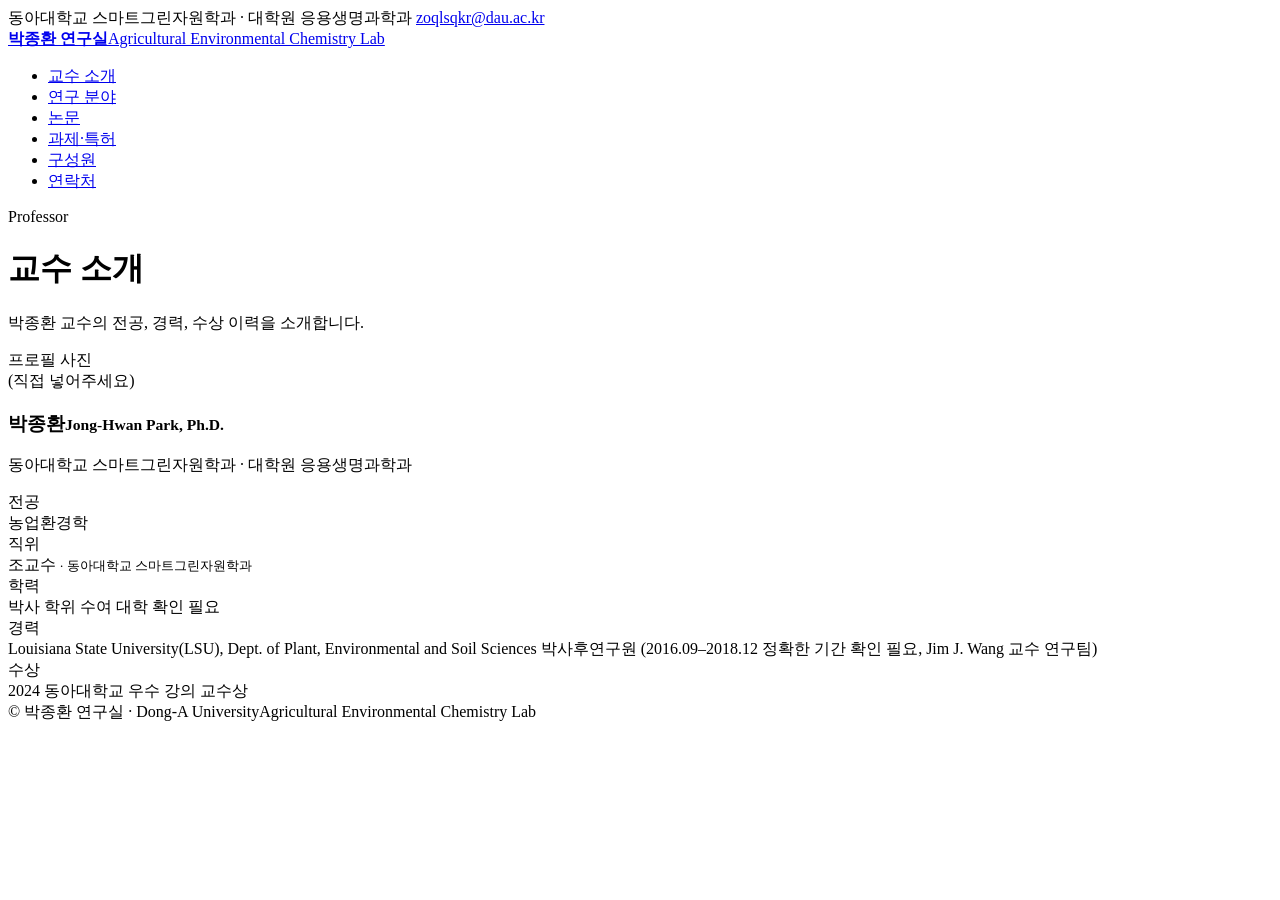
==== about.html @ 729bea8a "Add files via upload" ====
<!doctype html>
<html lang="ko" data-theme="light">
<head>
<meta charset="utf-8">
<meta name="viewport" content="width=1280">
<title>교수 소개 · 박종환 연구실</title>
<link href="https://fonts.googleapis.com/css2?family=Noto+Sans+KR:wght@400;500;700&family=Noto+Serif+KR:wght@600;700&display=swap" rel="stylesheet">
<link rel="stylesheet" href="styles.css">
</head>
<body>

<div class="topbar">
  <div class="wrap">
    <span>동아대학교 스마트그린자원학과 · 대학원 응용생명과학과</span>
    <a href="mailto:zoqlsqkr@dau.ac.kr">zoqlsqkr@dau.ac.kr</a>
  </div>
</div>

<header class="nav">
  <div class="wrap">
    <a class="brand" href="index.html"><b>박종환 연구실</b><span>Agricultural Environmental Chemistry Lab</span></a>
    <nav><ul>
      <li><a class="active" href="about.html">교수 소개</a></li>
      <li><a href="research.html">연구 분야</a></li>
      <li><a href="publications.html">논문</a></li>
      <li><a href="projects.html">과제·특허</a></li>
      <li><a href="members.html">구성원</a></li>
      <li><a href="contact.html">연락처</a></li>
    </ul></nav>
  </div>
</header>

<div class="pagehead">
  <div class="wrap">
    <span class="eyebrow">Professor</span>
    <h1>교수 소개</h1>
    <p>박종환 교수의 전공, 경력, 수상 이력을 소개합니다.</p>
  </div>
</div>

<main>
<section>
  <div class="wrap">
    <div class="profile">
      <div class="photo">프로필 사진<br>(직접 넣어주세요)</div>
      <div>
        <h3>박종환<small>Jong-Hwan Park, Ph.D.</small></h3>
        <p class="affil">동아대학교 스마트그린자원학과 · 대학원 응용생명과학과</p>
        <div class="info">
          <div class="item"><div class="label">전공</div>농업환경학</div>
          <div class="item"><div class="label">직위</div>조교수 <span style="color:var(--muted);font-size:13px">· 동아대학교 스마트그린자원학과</span></div>
          <div class="item"><div class="label">학력</div><span class="todo">박사 학위 수여 대학 확인 필요</span></div>
          <div class="item"><div class="label">경력</div>Louisiana State University(LSU), Dept. of Plant, Environmental and Soil Sciences 박사후연구원 (2016.09–2018.12 <span class="todo">정확한 기간 확인 필요</span>, Jim J. Wang 교수 연구팀)</div>
          <div class="item" style="grid-column:1/-1"><div class="label">수상</div>2024 동아대학교 우수 강의 교수상</div>
        </div>
      </div>
    </div>
  </div>
</section>
</main>

<footer>
  <div class="wrap"><span>© 박종환 연구실 · Dong-A University</span><span>Agricultural Environmental Chemistry Lab</span></div>
</footer>

</body>
</html>
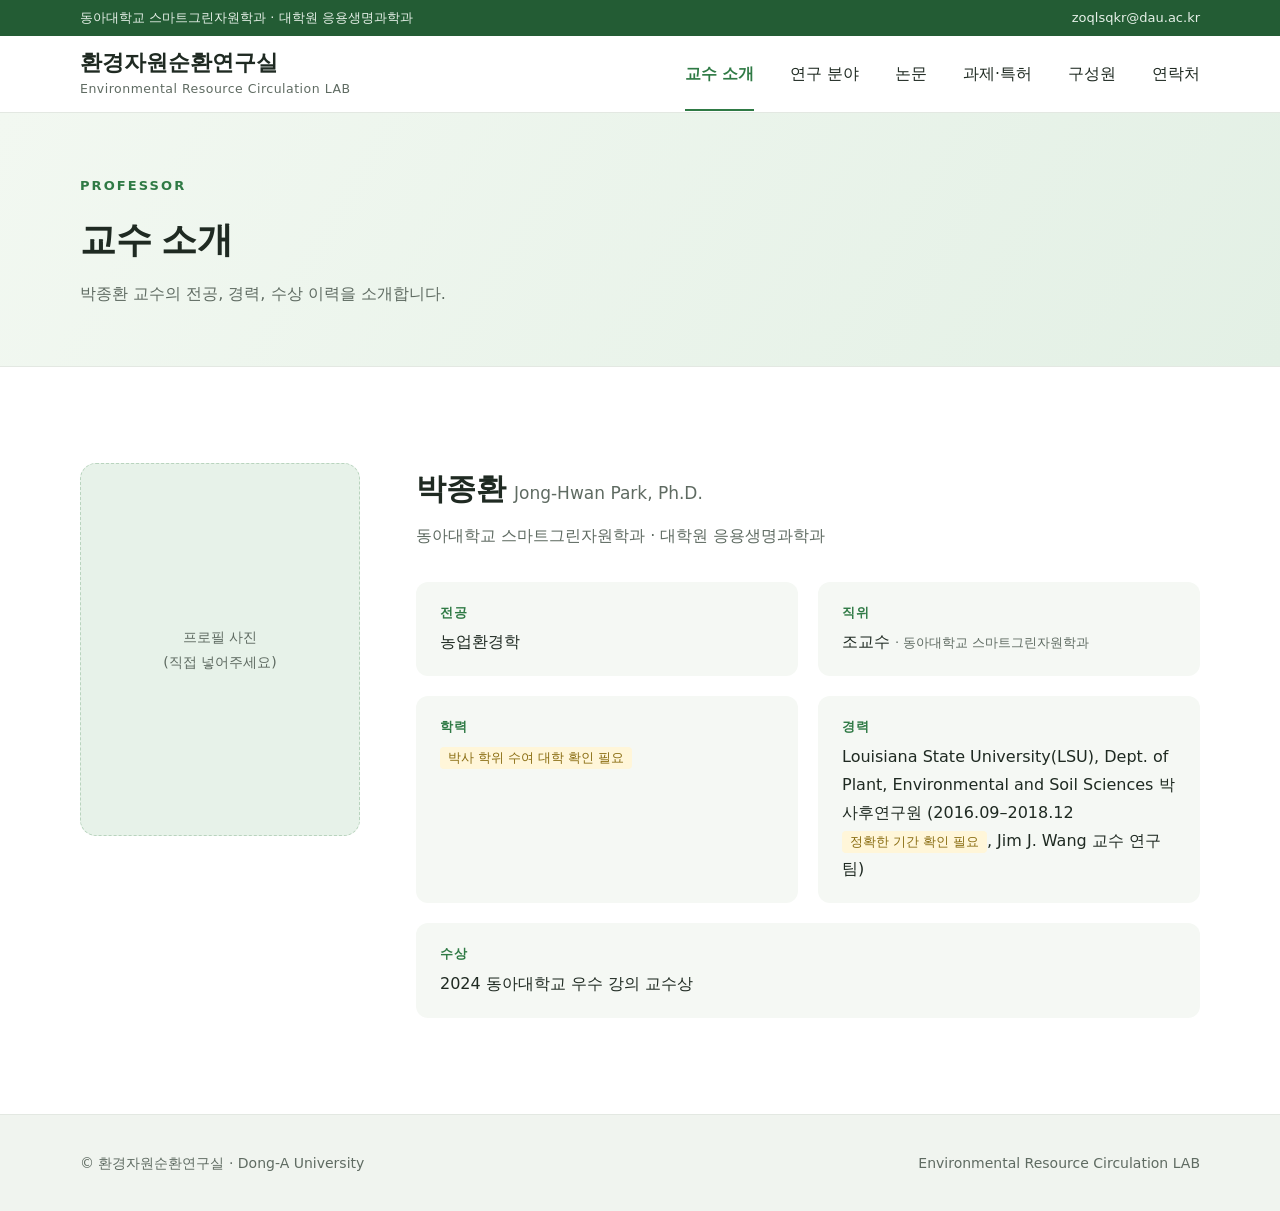
==== commit 0d4eed8d: "Fix lab name to Environmental Resource Circulation LAB" ====
--- a/about.html
+++ b/about.html
@@ -3,7 +3,7 @@
 <head>
 <meta charset="utf-8">
 <meta name="viewport" content="width=1280">
-<title>교수 소개 · 박종환 연구실</title>
+<title>교수 소개 · 환경자원순환연구실</title>
 <link href="https://fonts.googleapis.com/css2?family=Noto+Sans+KR:wght@400;500;700&family=Noto+Serif+KR:wght@600;700&display=swap" rel="stylesheet">
 <link rel="stylesheet" href="styles.css">
 </head>
@@ -18,7 +18,7 @@
 
 <header class="nav">
   <div class="wrap">
-    <a class="brand" href="index.html"><b>박종환 연구실</b><span>Agricultural Environmental Chemistry Lab</span></a>
+    <a class="brand" href="index.html"><b>환경자원순환연구실</b><span>Environmental Resource Circulation LAB</span></a>
     <nav><ul>
       <li><a class="active" href="about.html">교수 소개</a></li>
       <li><a href="research.html">연구 분야</a></li>
@@ -60,7 +60,7 @@
 </main>
 
 <footer>
-  <div class="wrap"><span>© 박종환 연구실 · Dong-A University</span><span>Agricultural Environmental Chemistry Lab</span></div>
+  <div class="wrap"><span>© 환경자원순환연구실 · Dong-A University</span><span>Environmental Resource Circulation LAB</span></div>
 </footer>
 
 </body>
--- a/styles.css
+++ b/styles.css
@@ -0,0 +1,118 @@
+:root{
+  --bg:#ffffff; --bg-alt:#f5f8f4; --surface:#ffffff; --ink:#1f2a22; --muted:#5f6b62; --line:#e3e8e2;
+  --accent:#2f7a45; --accent-dark:#235c34; --accent-soft:#e7f2e9;
+}
+*{box-sizing:border-box}
+html{scroll-behavior:smooth}
+body{margin:0;background:var(--bg);color:var(--ink);font-family:"Noto Sans KR",system-ui,sans-serif;line-height:1.75;font-size:16px;min-width:1100px}
+a{color:var(--accent)}
+.wrap{max-width:1200px;margin:0 auto;padding:0 40px}
+
+/* Top bar */
+.topbar{background:var(--accent-dark);color:#e6f0e8;font-size:13px}
+.topbar .wrap{display:flex;justify-content:space-between;height:36px;align-items:center}
+.topbar a{color:#e6f0e8;text-decoration:none}
+
+/* Nav */
+header.nav{position:sticky;top:0;z-index:10;background:rgba(255,255,255,.95);backdrop-filter:blur(8px);border-bottom:1px solid var(--line)}
+header.nav .wrap{display:flex;align-items:center;justify-content:space-between;height:76px}
+.brand{text-decoration:none;color:var(--ink);line-height:1.3}
+.brand b{font-family:"Noto Serif KR",serif;font-size:22px;display:block}
+.brand span{font-size:12.5px;color:var(--muted);letter-spacing:.04em}
+nav ul{display:flex;gap:36px;list-style:none;margin:0;padding:0}
+nav a{color:var(--ink);text-decoration:none;font-size:15.5px;font-weight:500;padding:26px 0;border-bottom:2px solid transparent}
+nav a:hover{color:var(--accent);border-bottom-color:var(--accent)}
+nav a.active{color:var(--accent);border-bottom-color:var(--accent);font-weight:700}
+
+/* Hero (home page) */
+.hero{background:linear-gradient(120deg,#f2f8f1 0%,#e3f0e5 55%,#d6e9da 100%);padding:96px 0 88px;border-bottom:1px solid var(--line)}
+.hero .wrap{display:grid;grid-template-columns:1.4fr 1fr;gap:64px;align-items:center}
+.eyebrow{letter-spacing:.16em;font-size:13px;color:var(--accent);text-transform:uppercase;font-weight:700}
+.hero h1{font-family:"Noto Serif KR",serif;font-size:50px;line-height:1.3;margin:14px 0 22px;color:var(--ink)}
+.hero p{font-size:17.5px;color:var(--muted);margin:0;max-width:620px}
+.btns{display:flex;gap:12px;margin-top:32px}
+.btn{display:inline-block;padding:12px 26px;border-radius:8px;text-decoration:none;font-weight:500;font-size:15px}
+.btn.primary{background:var(--accent);color:#fff}
+.btn.primary:hover{background:var(--accent-dark)}
+.btn.ghost{border:1px solid var(--accent);color:var(--accent);background:#fff}
+.keyword-box{background:#fff;border:1px solid var(--line);border-radius:16px;padding:32px;box-shadow:0 12px 32px rgba(47,122,69,.08)}
+.keyword-box h3{margin:0 0 16px;font-size:15px;color:var(--muted);font-weight:500}
+.tags{display:flex;flex-wrap:wrap;gap:10px}
+.tag{background:var(--accent-soft);color:var(--accent-dark);border-radius:999px;padding:6px 14px;font-size:14px;font-weight:500}
+.stats{display:grid;grid-template-columns:repeat(3,1fr);gap:12px;margin-top:28px;padding-top:24px;border-top:1px solid var(--line)}
+.stats b{display:block;font-family:"Noto Serif KR",serif;font-size:28px;color:var(--accent)}
+.stats span{font-size:13px;color:var(--muted)}
+
+/* Page head (sub pages) */
+.pagehead{background:linear-gradient(120deg,#f2f8f1 0%,#e3f0e5 100%);padding:58px 0;border-bottom:1px solid var(--line)}
+.pagehead h1{font-family:"Noto Serif KR",serif;font-size:36px;margin:10px 0 8px;color:var(--ink)}
+.pagehead p{margin:0;color:var(--muted);font-size:16px;max-width:640px}
+
+/* Home overview quick-links */
+.ovgrid{display:grid;grid-template-columns:repeat(3,1fr);gap:24px}
+.ovcard{display:block;background:var(--surface);border:1px solid var(--line);border-radius:16px;padding:28px;text-decoration:none;color:var(--ink);transition:box-shadow .2s,transform .2s}
+.ovcard:hover{box-shadow:0 14px 34px rgba(31,42,34,.08);transform:translateY(-2px)}
+.ovcard .en{color:var(--accent);font-size:13px;letter-spacing:.1em;text-transform:uppercase;font-weight:700}
+.ovcard h3{margin:10px 0 8px;font-size:19px}
+.ovcard p{margin:0;font-size:14.5px;color:var(--muted)}
+.ovcard .more{display:inline-block;margin-top:14px;font-size:13.5px;color:var(--accent);font-weight:500}
+
+/* Sections */
+section{padding:96px 0}
+section.alt{background:var(--bg-alt)}
+.sec-head{display:flex;align-items:baseline;gap:16px;margin-bottom:44px}
+h2{font-family:"Noto Serif KR",serif;font-size:34px;margin:0}
+.sec-head .en{color:var(--accent);font-size:14px;letter-spacing:.14em;text-transform:uppercase;font-weight:700}
+.todo{display:inline-block;background:#fff6d9;color:#8a6d12;font-size:12.5px;border-radius:4px;padding:0 8px}
+
+/* Profile */
+.profile{display:grid;grid-template-columns:280px 1fr;gap:56px;align-items:start}
+.photo{aspect-ratio:3/4;background:var(--accent-soft);border-radius:16px;display:flex;align-items:center;justify-content:center;color:var(--muted);font-size:14px;text-align:center;border:1px dashed #b9d4be}
+.profile h3{margin:0;font-size:30px}
+.profile h3 small{font-size:17px;color:var(--muted);font-weight:400;margin-left:8px}
+.affil{color:var(--muted);margin:6px 0 32px;font-size:16px}
+.info{display:grid;grid-template-columns:1fr 1fr;gap:20px}
+.info .item{background:var(--bg-alt);border-radius:12px;padding:20px 24px}
+.info .label{font-size:13px;color:var(--accent);font-weight:700;letter-spacing:.06em;margin-bottom:4px}
+
+/* Research cards */
+.cards{display:grid;grid-template-columns:repeat(2,1fr);gap:24px}
+.card{background:var(--surface);border:1px solid var(--line);border-radius:16px;padding:32px;transition:box-shadow .2s,transform .2s}
+.card:hover{box-shadow:0 14px 34px rgba(31,42,34,.08);transform:translateY(-2px)}
+.card .num{display:inline-flex;width:44px;height:44px;border-radius:12px;background:var(--accent-soft);color:var(--accent);align-items:center;justify-content:center;font-weight:700}
+.card h3{margin:18px 0 4px;font-size:20px}
+.card .en{color:var(--muted);font-size:14px;margin:0 0 14px;font-style:italic}
+.card p{margin:0;font-size:15.5px;color:var(--muted)}
+
+/* Publications */
+.pubs{list-style:none;margin:0;padding:0;background:#fff;border:1px solid var(--line);border-radius:16px}
+.pubs li{padding:26px 32px;border-top:1px solid var(--line);display:grid;grid-template-columns:90px 1fr;gap:20px}
+.pubs li:first-child{border-top:none}
+.yr{font-weight:700;color:var(--accent);font-size:18px}
+.ptitle{font-weight:500;font-size:17px}
+.meta{color:var(--muted);font-size:14.5px;margin-top:4px}
+
+/* Projects */
+.two-col{display:grid;grid-template-columns:1fr 1fr;gap:32px}
+.panel{background:#fff;border:1px solid var(--line);border-radius:16px;padding:32px}
+.panel h3{margin:0 0 16px;font-size:19px}
+.table{width:100%;border-collapse:collapse;font-size:15px}
+.table th,.table td{text-align:left;padding:14px 8px;border-top:1px solid var(--line);vertical-align:top}
+.table th{color:var(--muted);font-weight:500;font-size:13.5px;border-top:none}
+.table td:first-child{white-space:nowrap;color:var(--accent);font-weight:500;width:130px}
+.badge{background:var(--accent-soft);color:var(--accent-dark);font-size:12.5px;padding:2px 10px;border-radius:999px}
+
+/* Members */
+.members{display:grid;grid-template-columns:repeat(3,1fr);gap:24px}
+.member{background:#fff;border:1px solid var(--line);border-radius:16px;padding:28px;text-align:center}
+.avatar{width:88px;height:88px;border-radius:50%;background:var(--accent-soft);margin:0 auto 16px}
+.member h3{margin:0 0 6px;font-size:18px}
+
+/* Contact */
+.contact{display:grid;grid-template-columns:repeat(3,1fr);gap:24px}
+.contact .item{background:#fff;border:1px solid var(--line);border-radius:16px;padding:28px}
+.contact .label{font-size:13px;color:var(--accent);font-weight:700;letter-spacing:.08em;text-transform:uppercase;margin-bottom:6px}
+.contact .val{font-size:18px;font-weight:500}
+
+footer{background:#f0f4ef;border-top:1px solid var(--line);padding:36px 0;color:var(--muted);font-size:14px}
+footer .wrap{display:flex;justify-content:space-between}
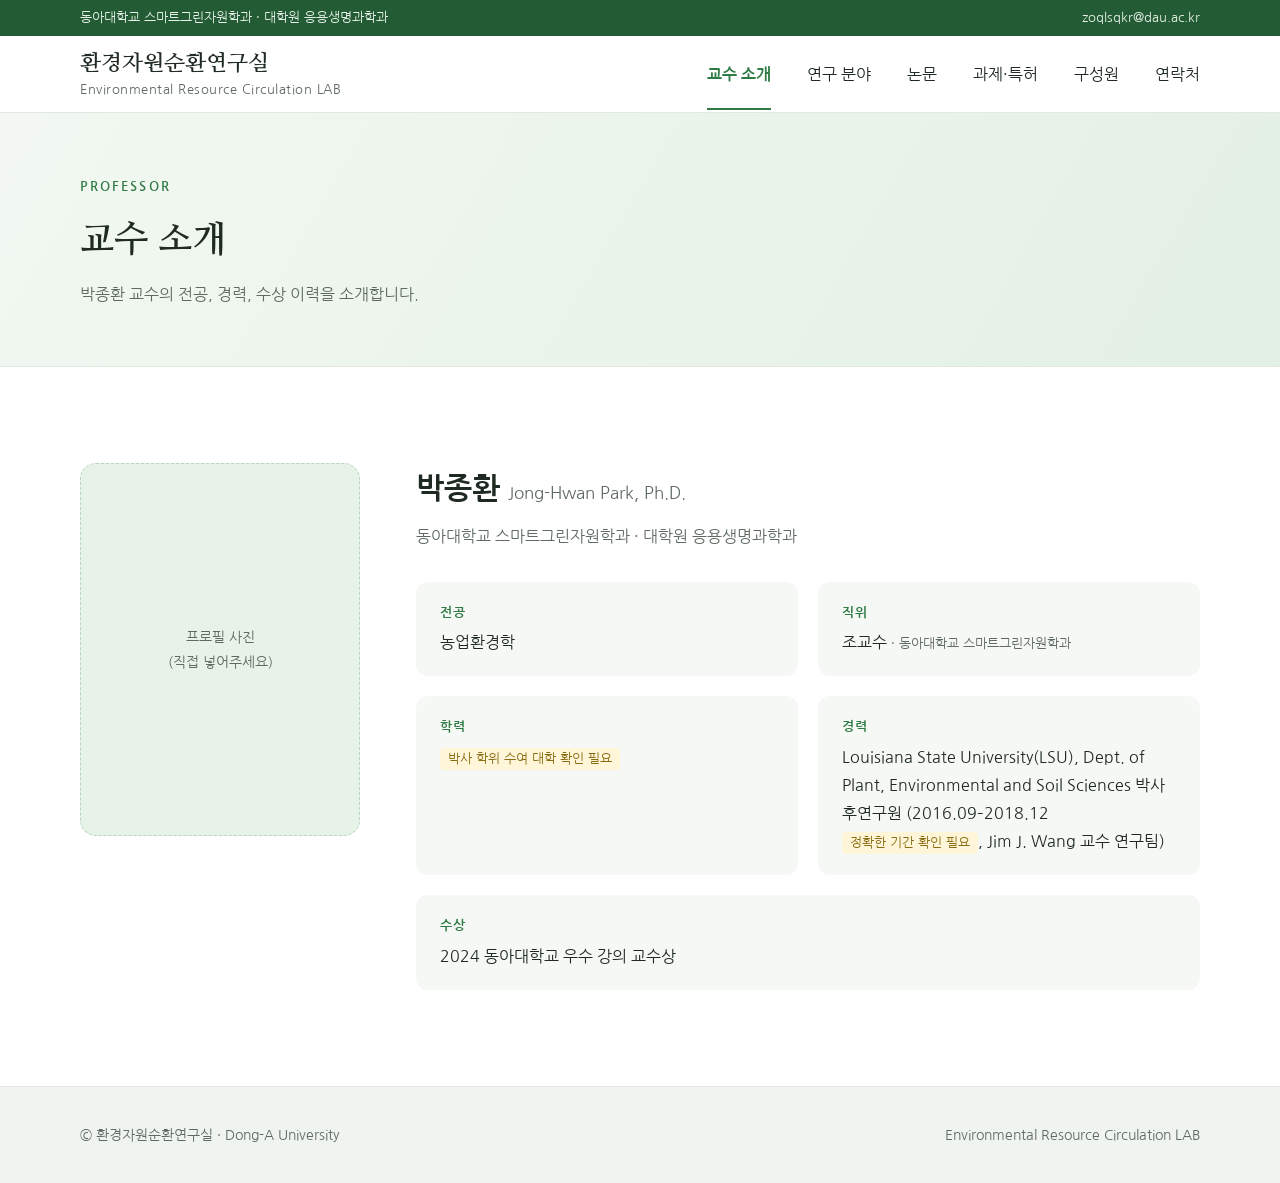
==== commit ea745306: "Switch fonts from Noto to free Nanum fonts (Nanum Gothic / Nanum Myeongjo)" ====
--- a/about.html
+++ b/about.html
@@ -4,7 +4,7 @@
 <meta charset="utf-8">
 <meta name="viewport" content="width=1280">
 <title>교수 소개 · 환경자원순환연구실</title>
-<link href="https://fonts.googleapis.com/css2?family=Noto+Sans+KR:wght@400;500;700&family=Noto+Serif+KR:wght@600;700&display=swap" rel="stylesheet">
+<link href="https://fonts.googleapis.com/css2?family=Nanum+Gothic:wght@400;700;800&family=Nanum+Myeongjo:wght@400;700;800&display=swap" rel="stylesheet">
 <link rel="stylesheet" href="styles.css">
 </head>
 <body>
--- a/styles.css
+++ b/styles.css
@@ -4,7 +4,7 @@
 }
 *{box-sizing:border-box}
 html{scroll-behavior:smooth}
-body{margin:0;background:var(--bg);color:var(--ink);font-family:"Noto Sans KR",system-ui,sans-serif;line-height:1.75;font-size:16px;min-width:1100px}
+body{margin:0;background:var(--bg);color:var(--ink);font-family:"Nanum Gothic",system-ui,sans-serif;line-height:1.75;font-size:16px;min-width:1100px}
 a{color:var(--accent)}
 .wrap{max-width:1200px;margin:0 auto;padding:0 40px}
 
@@ -17,7 +17,7 @@
 header.nav{position:sticky;top:0;z-index:10;background:rgba(255,255,255,.95);backdrop-filter:blur(8px);border-bottom:1px solid var(--line)}
 header.nav .wrap{display:flex;align-items:center;justify-content:space-between;height:76px}
 .brand{text-decoration:none;color:var(--ink);line-height:1.3}
-.brand b{font-family:"Noto Serif KR",serif;font-size:22px;display:block}
+.brand b{font-family:"Nanum Myeongjo",serif;font-size:22px;display:block}
 .brand span{font-size:12.5px;color:var(--muted);letter-spacing:.04em}
 nav ul{display:flex;gap:36px;list-style:none;margin:0;padding:0}
 nav a{color:var(--ink);text-decoration:none;font-size:15.5px;font-weight:500;padding:26px 0;border-bottom:2px solid transparent}
@@ -28,7 +28,7 @@
 .hero{background:linear-gradient(120deg,#f2f8f1 0%,#e3f0e5 55%,#d6e9da 100%);padding:96px 0 88px;border-bottom:1px solid var(--line)}
 .hero .wrap{display:grid;grid-template-columns:1.4fr 1fr;gap:64px;align-items:center}
 .eyebrow{letter-spacing:.16em;font-size:13px;color:var(--accent);text-transform:uppercase;font-weight:700}
-.hero h1{font-family:"Noto Serif KR",serif;font-size:50px;line-height:1.3;margin:14px 0 22px;color:var(--ink)}
+.hero h1{font-family:"Nanum Myeongjo",serif;font-size:50px;line-height:1.3;margin:14px 0 22px;color:var(--ink)}
 .hero p{font-size:17.5px;color:var(--muted);margin:0;max-width:620px}
 .btns{display:flex;gap:12px;margin-top:32px}
 .btn{display:inline-block;padding:12px 26px;border-radius:8px;text-decoration:none;font-weight:500;font-size:15px}
@@ -40,12 +40,12 @@
 .tags{display:flex;flex-wrap:wrap;gap:10px}
 .tag{background:var(--accent-soft);color:var(--accent-dark);border-radius:999px;padding:6px 14px;font-size:14px;font-weight:500}
 .stats{display:grid;grid-template-columns:repeat(3,1fr);gap:12px;margin-top:28px;padding-top:24px;border-top:1px solid var(--line)}
-.stats b{display:block;font-family:"Noto Serif KR",serif;font-size:28px;color:var(--accent)}
+.stats b{display:block;font-family:"Nanum Myeongjo",serif;font-size:28px;color:var(--accent)}
 .stats span{font-size:13px;color:var(--muted)}
 
 /* Page head (sub pages) */
 .pagehead{background:linear-gradient(120deg,#f2f8f1 0%,#e3f0e5 100%);padding:58px 0;border-bottom:1px solid var(--line)}
-.pagehead h1{font-family:"Noto Serif KR",serif;font-size:36px;margin:10px 0 8px;color:var(--ink)}
+.pagehead h1{font-family:"Nanum Myeongjo",serif;font-size:36px;margin:10px 0 8px;color:var(--ink)}
 .pagehead p{margin:0;color:var(--muted);font-size:16px;max-width:640px}
 
 /* Home overview quick-links */
@@ -61,7 +61,7 @@
 section{padding:96px 0}
 section.alt{background:var(--bg-alt)}
 .sec-head{display:flex;align-items:baseline;gap:16px;margin-bottom:44px}
-h2{font-family:"Noto Serif KR",serif;font-size:34px;margin:0}
+h2{font-family:"Nanum Myeongjo",serif;font-size:34px;margin:0}
 .sec-head .en{color:var(--accent);font-size:14px;letter-spacing:.14em;text-transform:uppercase;font-weight:700}
 .todo{display:inline-block;background:#fff6d9;color:#8a6d12;font-size:12.5px;border-radius:4px;padding:0 8px}
 
@@ -85,12 +85,19 @@
 .card p{margin:0;font-size:15.5px;color:var(--muted)}
 
 /* Publications */
-.pubs{list-style:none;margin:0;padding:0;background:#fff;border:1px solid var(--line);border-radius:16px}
-.pubs li{padding:26px 32px;border-top:1px solid var(--line);display:grid;grid-template-columns:90px 1fr;gap:20px}
+.pub-year{font-family:"Nanum Myeongjo",serif;font-size:21px;color:var(--ink);margin:40px 0 14px;padding-bottom:8px;border-bottom:2px solid var(--accent-soft)}
+.pub-year:first-child{margin-top:0}
+.pubs{list-style:none;margin:0 0 8px;padding:0;background:#fff;border:1px solid var(--line);border-radius:16px}
+.pubs li{padding:20px 28px;border-top:1px solid var(--line);display:flex;gap:22px;align-items:flex-start}
 .pubs li:first-child{border-top:none}
-.yr{font-weight:700;color:var(--accent);font-size:18px}
-.ptitle{font-weight:500;font-size:17px}
-.meta{color:var(--muted);font-size:14.5px;margin-top:4px}
+.yr{flex:0 0 40px;font-weight:700;color:var(--accent);font-size:15px}
+.pub-thumb{flex:0 0 100px;width:100px;height:76px;object-fit:cover;border-radius:8px;border:1px solid var(--line)}
+.pub-body{flex:1;min-width:0}
+.ptitle{font-weight:500;font-size:16.5px}
+.ptitle a{color:var(--ink);text-decoration:none}
+.ptitle a:hover{color:var(--accent);text-decoration:underline}
+.meta{color:var(--muted);font-size:14px;margin-top:5px}
+.meta .badge{margin-right:8px}
 
 /* Projects */
 .two-col{display:grid;grid-template-columns:1fr 1fr;gap:32px}
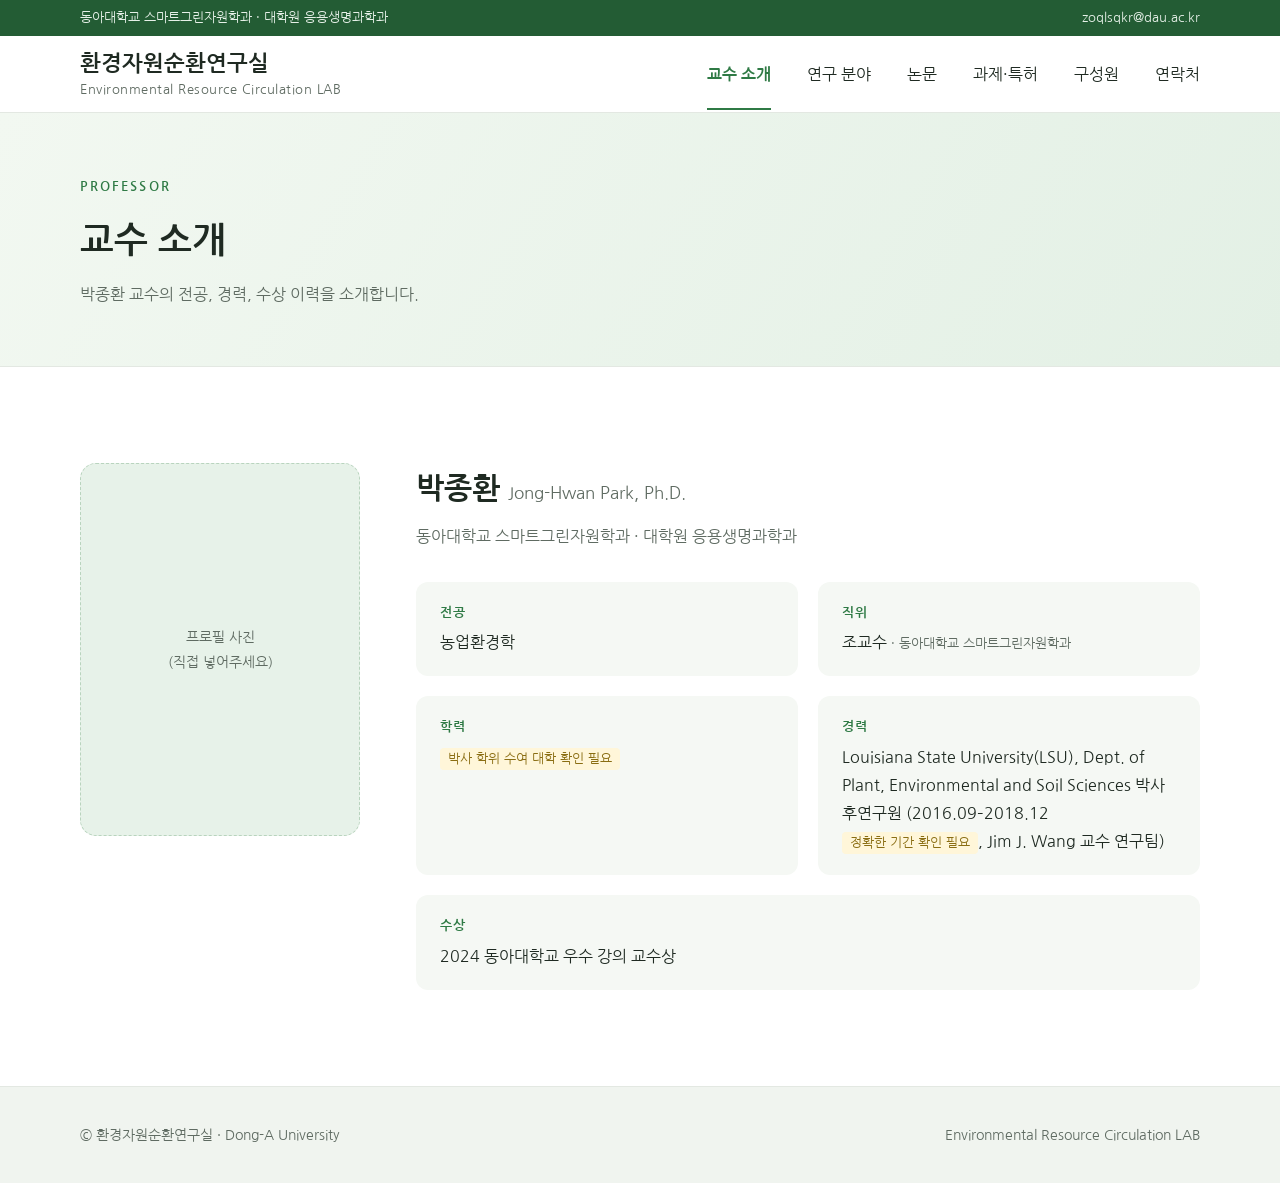
==== commit ffd728b4: "Use Nanum Gothic only for all text, including headings" ====
--- a/about.html
+++ b/about.html
@@ -4,7 +4,7 @@
 <meta charset="utf-8">
 <meta name="viewport" content="width=1280">
 <title>교수 소개 · 환경자원순환연구실</title>
-<link href="https://fonts.googleapis.com/css2?family=Nanum+Gothic:wght@400;700;800&family=Nanum+Myeongjo:wght@400;700;800&display=swap" rel="stylesheet">
+<link href="https://fonts.googleapis.com/css2?family=Nanum+Gothic:wght@400;700;800&display=swap" rel="stylesheet">
 <link rel="stylesheet" href="styles.css">
 </head>
 <body>
--- a/styles.css
+++ b/styles.css
@@ -17,7 +17,7 @@
 header.nav{position:sticky;top:0;z-index:10;background:rgba(255,255,255,.95);backdrop-filter:blur(8px);border-bottom:1px solid var(--line)}
 header.nav .wrap{display:flex;align-items:center;justify-content:space-between;height:76px}
 .brand{text-decoration:none;color:var(--ink);line-height:1.3}
-.brand b{font-family:"Nanum Myeongjo",serif;font-size:22px;display:block}
+.brand b{font-family:"Nanum Gothic",sans-serif;font-size:22px;display:block}
 .brand span{font-size:12.5px;color:var(--muted);letter-spacing:.04em}
 nav ul{display:flex;gap:36px;list-style:none;margin:0;padding:0}
 nav a{color:var(--ink);text-decoration:none;font-size:15.5px;font-weight:500;padding:26px 0;border-bottom:2px solid transparent}
@@ -28,7 +28,7 @@
 .hero{background:linear-gradient(120deg,#f2f8f1 0%,#e3f0e5 55%,#d6e9da 100%);padding:96px 0 88px;border-bottom:1px solid var(--line)}
 .hero .wrap{display:grid;grid-template-columns:1.4fr 1fr;gap:64px;align-items:center}
 .eyebrow{letter-spacing:.16em;font-size:13px;color:var(--accent);text-transform:uppercase;font-weight:700}
-.hero h1{font-family:"Nanum Myeongjo",serif;font-size:50px;line-height:1.3;margin:14px 0 22px;color:var(--ink)}
+.hero h1{font-family:"Nanum Gothic",sans-serif;font-size:50px;line-height:1.3;margin:14px 0 22px;color:var(--ink)}
 .hero p{font-size:17.5px;color:var(--muted);margin:0;max-width:620px}
 .btns{display:flex;gap:12px;margin-top:32px}
 .btn{display:inline-block;padding:12px 26px;border-radius:8px;text-decoration:none;font-weight:500;font-size:15px}
@@ -40,12 +40,12 @@
 .tags{display:flex;flex-wrap:wrap;gap:10px}
 .tag{background:var(--accent-soft);color:var(--accent-dark);border-radius:999px;padding:6px 14px;font-size:14px;font-weight:500}
 .stats{display:grid;grid-template-columns:repeat(3,1fr);gap:12px;margin-top:28px;padding-top:24px;border-top:1px solid var(--line)}
-.stats b{display:block;font-family:"Nanum Myeongjo",serif;font-size:28px;color:var(--accent)}
+.stats b{display:block;font-family:"Nanum Gothic",sans-serif;font-size:28px;color:var(--accent)}
 .stats span{font-size:13px;color:var(--muted)}
 
 /* Page head (sub pages) */
 .pagehead{background:linear-gradient(120deg,#f2f8f1 0%,#e3f0e5 100%);padding:58px 0;border-bottom:1px solid var(--line)}
-.pagehead h1{font-family:"Nanum Myeongjo",serif;font-size:36px;margin:10px 0 8px;color:var(--ink)}
+.pagehead h1{font-family:"Nanum Gothic",sans-serif;font-size:36px;margin:10px 0 8px;color:var(--ink)}
 .pagehead p{margin:0;color:var(--muted);font-size:16px;max-width:640px}
 
 /* Home overview quick-links */
@@ -61,7 +61,7 @@
 section{padding:96px 0}
 section.alt{background:var(--bg-alt)}
 .sec-head{display:flex;align-items:baseline;gap:16px;margin-bottom:44px}
-h2{font-family:"Nanum Myeongjo",serif;font-size:34px;margin:0}
+h2{font-family:"Nanum Gothic",sans-serif;font-size:34px;margin:0}
 .sec-head .en{color:var(--accent);font-size:14px;letter-spacing:.14em;text-transform:uppercase;font-weight:700}
 .todo{display:inline-block;background:#fff6d9;color:#8a6d12;font-size:12.5px;border-radius:4px;padding:0 8px}
 
@@ -85,7 +85,7 @@
 .card p{margin:0;font-size:15.5px;color:var(--muted)}
 
 /* Publications */
-.pub-year{font-family:"Nanum Myeongjo",serif;font-size:21px;color:var(--ink);margin:40px 0 14px;padding-bottom:8px;border-bottom:2px solid var(--accent-soft)}
+.pub-year{font-family:"Nanum Gothic",sans-serif;font-size:21px;color:var(--ink);margin:40px 0 14px;padding-bottom:8px;border-bottom:2px solid var(--accent-soft)}
 .pub-year:first-child{margin-top:0}
 .pubs{list-style:none;margin:0 0 8px;padding:0;background:#fff;border:1px solid var(--line);border-radius:16px}
 .pubs li{padding:20px 28px;border-top:1px solid var(--line);display:flex;gap:22px;align-items:flex-start}
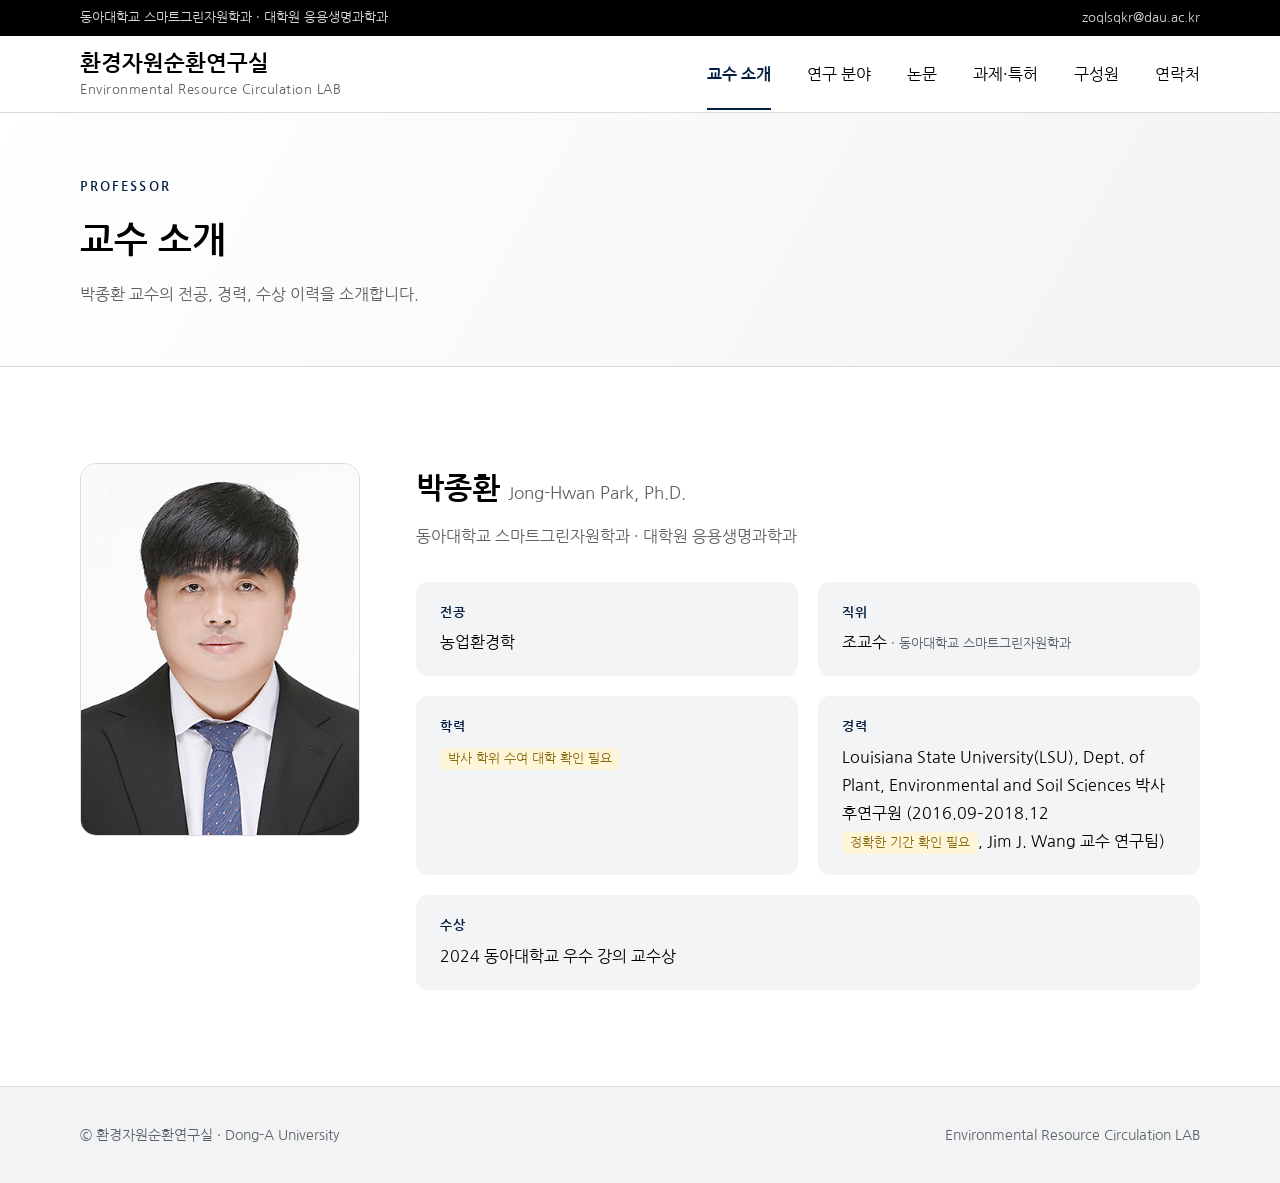
==== commit 21804a33: "Add professor photo" ====
--- a/about.html
+++ b/about.html
@@ -42,7 +42,7 @@
 <section>
   <div class="wrap">
     <div class="profile">
-      <div class="photo">프로필 사진<br>(직접 넣어주세요)</div>
+      <div class="photo"><img src="images/professor.jpg" alt="박종환 교수"></div>
       <div>
         <h3>박종환<small>Jong-Hwan Park, Ph.D.</small></h3>
         <p class="affil">동아대학교 스마트그린자원학과 · 대학원 응용생명과학과</p>
--- a/styles.css
+++ b/styles.css
@@ -1,6 +1,6 @@
 :root{
-  --bg:#ffffff; --bg-alt:#f5f8f4; --surface:#ffffff; --ink:#1f2a22; --muted:#5f6b62; --line:#e3e8e2;
-  --accent:#2f7a45; --accent-dark:#235c34; --accent-soft:#e7f2e9;
+  --bg:#ffffff; --bg-alt:#f3f4f5; --surface:#ffffff; --ink:#000000; --muted:#5c6165; --line:#d9dbdc;
+  --accent:#041e42; --accent-dark:#000000; --accent-soft:#e7e9ec; --secondary:#a2aaad;
 }
 *{box-sizing:border-box}
 html{scroll-behavior:smooth}
@@ -9,9 +9,9 @@
 .wrap{max-width:1200px;margin:0 auto;padding:0 40px}
 
 /* Top bar */
-.topbar{background:var(--accent-dark);color:#e6f0e8;font-size:13px}
+.topbar{background:var(--accent-dark);color:#d6d9da;font-size:13px}
 .topbar .wrap{display:flex;justify-content:space-between;height:36px;align-items:center}
-.topbar a{color:#e6f0e8;text-decoration:none}
+.topbar a{color:#d6d9da;text-decoration:none}
 
 /* Nav */
 header.nav{position:sticky;top:0;z-index:10;background:rgba(255,255,255,.95);backdrop-filter:blur(8px);border-bottom:1px solid var(--line)}
@@ -25,7 +25,7 @@
 nav a.active{color:var(--accent);border-bottom-color:var(--accent);font-weight:700}
 
 /* Hero (home page) */
-.hero{background:linear-gradient(120deg,#f2f8f1 0%,#e3f0e5 55%,#d6e9da 100%);padding:96px 0 88px;border-bottom:1px solid var(--line)}
+.hero{background:linear-gradient(120deg,#ffffff 0%,#f2f3f4 55%,#e6e8e9 100%);padding:96px 0 88px;border-bottom:1px solid var(--line)}
 .hero .wrap{display:grid;grid-template-columns:1.4fr 1fr;gap:64px;align-items:center}
 .eyebrow{letter-spacing:.16em;font-size:13px;color:var(--accent);text-transform:uppercase;font-weight:700}
 .hero h1{font-family:"Nanum Gothic",sans-serif;font-size:50px;line-height:1.3;margin:14px 0 22px;color:var(--ink)}
@@ -35,23 +35,23 @@
 .btn.primary{background:var(--accent);color:#fff}
 .btn.primary:hover{background:var(--accent-dark)}
 .btn.ghost{border:1px solid var(--accent);color:var(--accent);background:#fff}
-.keyword-box{background:#fff;border:1px solid var(--line);border-radius:16px;padding:32px;box-shadow:0 12px 32px rgba(47,122,69,.08)}
+.keyword-box{background:#fff;border:1px solid var(--line);border-radius:16px;padding:32px;box-shadow:0 12px 32px rgba(4,30,66,.10)}
 .keyword-box h3{margin:0 0 16px;font-size:15px;color:var(--muted);font-weight:500}
 .tags{display:flex;flex-wrap:wrap;gap:10px}
-.tag{background:var(--accent-soft);color:var(--accent-dark);border-radius:999px;padding:6px 14px;font-size:14px;font-weight:500}
+.tag{background:var(--accent-soft);color:var(--accent);border-radius:999px;padding:6px 14px;font-size:14px;font-weight:500}
 .stats{display:grid;grid-template-columns:repeat(3,1fr);gap:12px;margin-top:28px;padding-top:24px;border-top:1px solid var(--line)}
 .stats b{display:block;font-family:"Nanum Gothic",sans-serif;font-size:28px;color:var(--accent)}
 .stats span{font-size:13px;color:var(--muted)}
 
 /* Page head (sub pages) */
-.pagehead{background:linear-gradient(120deg,#f2f8f1 0%,#e3f0e5 100%);padding:58px 0;border-bottom:1px solid var(--line)}
+.pagehead{background:linear-gradient(120deg,#ffffff 0%,#f2f3f4 100%);padding:58px 0;border-bottom:1px solid var(--line)}
 .pagehead h1{font-family:"Nanum Gothic",sans-serif;font-size:36px;margin:10px 0 8px;color:var(--ink)}
 .pagehead p{margin:0;color:var(--muted);font-size:16px;max-width:640px}
 
 /* Home overview quick-links */
 .ovgrid{display:grid;grid-template-columns:repeat(3,1fr);gap:24px}
 .ovcard{display:block;background:var(--surface);border:1px solid var(--line);border-radius:16px;padding:28px;text-decoration:none;color:var(--ink);transition:box-shadow .2s,transform .2s}
-.ovcard:hover{box-shadow:0 14px 34px rgba(31,42,34,.08);transform:translateY(-2px)}
+.ovcard:hover{box-shadow:0 14px 34px rgba(0,0,0,.08);transform:translateY(-2px)}
 .ovcard .en{color:var(--accent);font-size:13px;letter-spacing:.1em;text-transform:uppercase;font-weight:700}
 .ovcard h3{margin:10px 0 8px;font-size:19px}
 .ovcard p{margin:0;font-size:14.5px;color:var(--muted)}
@@ -67,7 +67,8 @@
 
 /* Profile */
 .profile{display:grid;grid-template-columns:280px 1fr;gap:56px;align-items:start}
-.photo{aspect-ratio:3/4;background:var(--accent-soft);border-radius:16px;display:flex;align-items:center;justify-content:center;color:var(--muted);font-size:14px;text-align:center;border:1px dashed #b9d4be}
+.photo{aspect-ratio:3/4;background:var(--accent-soft);border-radius:16px;display:flex;align-items:center;justify-content:center;color:var(--muted);font-size:14px;text-align:center;border:1px solid var(--line);overflow:hidden}
+.photo img{width:100%;height:100%;object-fit:cover}
 .profile h3{margin:0;font-size:30px}
 .profile h3 small{font-size:17px;color:var(--muted);font-weight:400;margin-left:8px}
 .affil{color:var(--muted);margin:6px 0 32px;font-size:16px}
@@ -78,7 +79,7 @@
 /* Research cards */
 .cards{display:grid;grid-template-columns:repeat(2,1fr);gap:24px}
 .card{background:var(--surface);border:1px solid var(--line);border-radius:16px;padding:32px;transition:box-shadow .2s,transform .2s}
-.card:hover{box-shadow:0 14px 34px rgba(31,42,34,.08);transform:translateY(-2px)}
+.card:hover{box-shadow:0 14px 34px rgba(0,0,0,.08);transform:translateY(-2px)}
 .card .num{display:inline-flex;width:44px;height:44px;border-radius:12px;background:var(--accent-soft);color:var(--accent);align-items:center;justify-content:center;font-weight:700}
 .card h3{margin:18px 0 4px;font-size:20px}
 .card .en{color:var(--muted);font-size:14px;margin:0 0 14px;font-style:italic}
@@ -107,7 +108,7 @@
 .table th,.table td{text-align:left;padding:14px 8px;border-top:1px solid var(--line);vertical-align:top}
 .table th{color:var(--muted);font-weight:500;font-size:13.5px;border-top:none}
 .table td:first-child{white-space:nowrap;color:var(--accent);font-weight:500;width:130px}
-.badge{background:var(--accent-soft);color:var(--accent-dark);font-size:12.5px;padding:2px 10px;border-radius:999px}
+.badge{background:var(--accent-soft);color:var(--accent);font-size:12.5px;padding:2px 10px;border-radius:999px}
 
 /* Members */
 .members{display:grid;grid-template-columns:repeat(3,1fr);gap:24px}
@@ -121,5 +122,5 @@
 .contact .label{font-size:13px;color:var(--accent);font-weight:700;letter-spacing:.08em;text-transform:uppercase;margin-bottom:6px}
 .contact .val{font-size:18px;font-weight:500}
 
-footer{background:#f0f4ef;border-top:1px solid var(--line);padding:36px 0;color:var(--muted);font-size:14px}
+footer{background:#f2f3f4;border-top:1px solid var(--line);padding:36px 0;color:var(--muted);font-size:14px}
 footer .wrap{display:flex;justify-content:space-between}
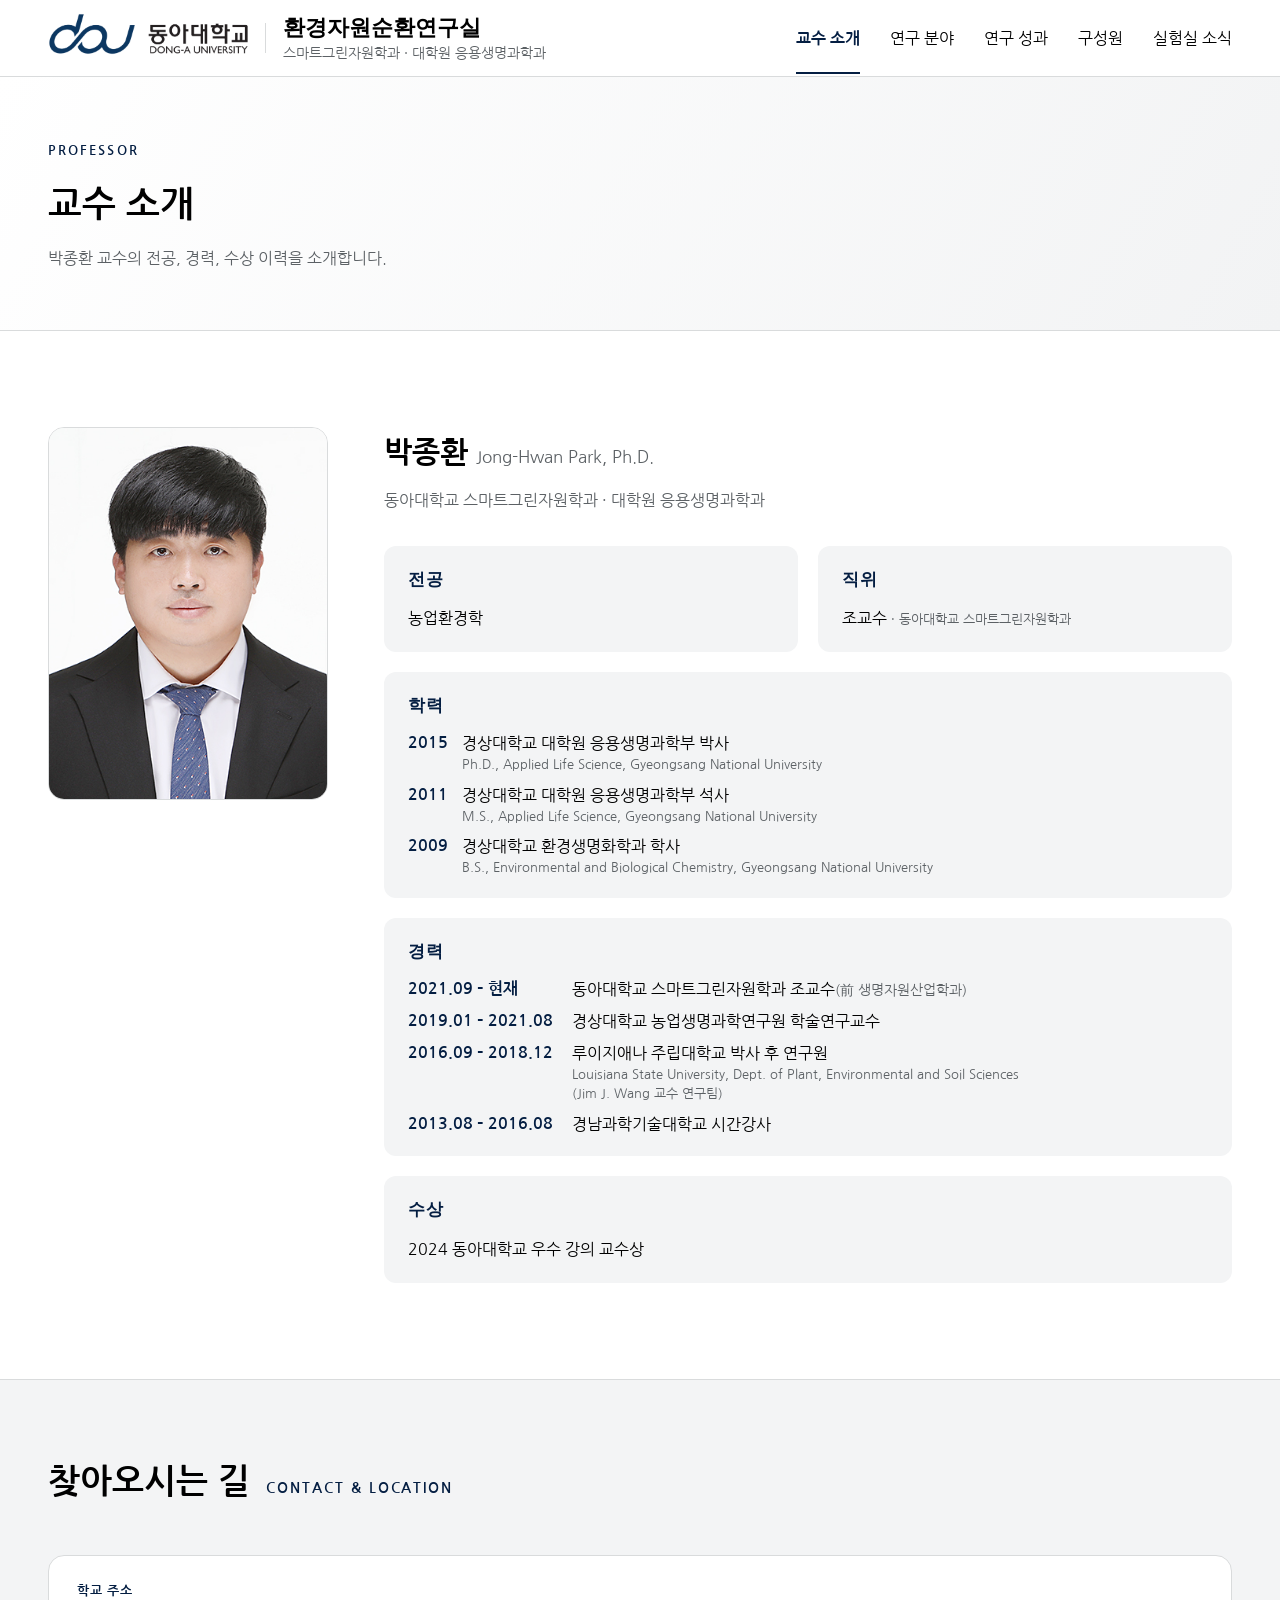
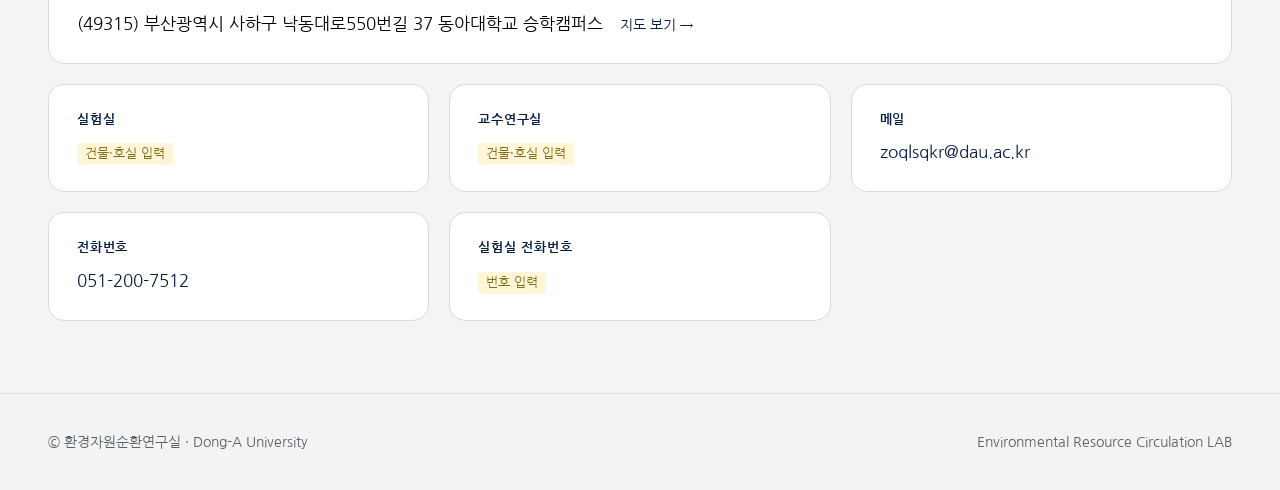
==== commit e1655dba: "Restructure site: achievements tabs, lab news, research accordion, new header - Merge publications a" ====
--- a/about.html
+++ b/about.html
@@ -9,23 +9,15 @@
 </head>
 <body>
 
-<div class="topbar">
-  <div class="wrap">
-    <span>동아대학교 스마트그린자원학과 · 대학원 응용생명과학과</span>
-    <a href="mailto:zoqlsqkr@dau.ac.kr">zoqlsqkr@dau.ac.kr</a>
-  </div>
-</div>
-
 <header class="nav">
   <div class="wrap">
-    <a class="brand" href="index.html"><b>환경자원순환연구실</b><span>Environmental Resource Circulation LAB</span></a>
+    <a class="brand" href="index.html"><img class="brand-logo" src="images/donga-logo.png" alt="동아대학교"><span class="brand-text"><span class="brand-name"><b>환경자원순환연구실</b></span><span class="brand-dept">스마트그린자원학과 · 대학원 응용생명과학과</span></span></a>
     <nav><ul>
       <li><a class="active" href="about.html">교수 소개</a></li>
       <li><a href="research.html">연구 분야</a></li>
-      <li><a href="publications.html">논문</a></li>
-      <li><a href="projects.html">과제·특허</a></li>
+      <li><a href="achievements.html">연구 성과</a></li>
       <li><a href="members.html">구성원</a></li>
-      <li><a href="contact.html">연락처</a></li>
+      <li><a href="news.html">실험실 소식</a></li>
     </ul></nav>
   </div>
 </header>
@@ -49,9 +41,22 @@
         <div class="info">
           <div class="item"><div class="label">전공</div>농업환경학</div>
           <div class="item"><div class="label">직위</div>조교수 <span style="color:var(--muted);font-size:13px">· 동아대학교 스마트그린자원학과</span></div>
-          <div class="item"><div class="label">학력</div><span class="todo">박사 학위 수여 대학 확인 필요</span></div>
-          <div class="item"><div class="label">경력</div>Louisiana State University(LSU), Dept. of Plant, Environmental and Soil Sciences 박사후연구원 (2016.09–2018.12 <span class="todo">정확한 기간 확인 필요</span>, Jim J. Wang 교수 연구팀)</div>
-          <div class="item" style="grid-column:1/-1"><div class="label">수상</div>2024 동아대학교 우수 강의 교수상</div>
+          <div class="item full"><div class="label">학력</div>
+            <ul class="edu">
+              <li><b>2015</b><span>경상대학교 대학원 응용생명과학부 박사<small>Ph.D., Applied Life Science, Gyeongsang National University</small></span></li>
+              <li><b>2011</b><span>경상대학교 대학원 응용생명과학부 석사<small>M.S., Applied Life Science, Gyeongsang National University</small></span></li>
+              <li><b>2009</b><span>경상대학교 환경생명화학과 학사<small>B.S., Environmental and Biological Chemistry, Gyeongsang National University</small></span></li>
+            </ul>
+          </div>
+          <div class="item full"><div class="label">경력</div>
+            <ul class="edu career">
+              <li><b>2021.09 – 현재</b><span>동아대학교 스마트그린자원학과 조교수<em class="former">(前 생명자원산업학과)</em></span></li>
+              <li><b>2019.01 – 2021.08</b><span>경상대학교 농업생명과학연구원 학술연구교수</span></li>
+              <li><b>2016.09 – 2018.12</b><span>루이지애나 주립대학교 박사 후 연구원<small>Louisiana State University, Dept. of Plant, Environmental and Soil Sciences <br>(Jim J. Wang 교수 연구팀)</small></span></li>
+              <li><b>2013.08 – 2016.08</b><span>경남과학기술대학교 시간강사</span></li>
+            </ul>
+          </div>
+          <div class="item full"><div class="label">수상</div>2024 동아대학교 우수 강의 교수상</div>
         </div>
       </div>
     </div>
@@ -59,6 +64,20 @@
 </section>
 </main>
 
+<section class="findus">
+  <div class="wrap">
+    <div class="sec-head"><h2>찾아오시는 길</h2><span class="en">Contact &amp; Location</span></div>
+    <div class="findus-grid">
+      <div class="item wide"><div class="label">학교 주소</div><div class="val">(49315) 부산광역시 사하구 낙동대로550번길 37 동아대학교 승학캠퍼스 <a class="maplink" href="https://map.kakao.com/?q=%EB%8F%99%EC%95%84%EB%8C%80%ED%95%99%EA%B5%90%20%EC%8A%B9%ED%95%99%EC%BA%A0%ED%8D%BC%EC%8A%A4" target="_blank" rel="noopener">지도 보기 →</a></div></div>
+      <div class="item"><div class="label">실험실</div><div class="val"><span class="todo">건물·호실 입력</span></div></div>
+      <div class="item"><div class="label">교수연구실</div><div class="val"><span class="todo">건물·호실 입력</span></div></div>
+      <div class="item"><div class="label">메일</div><div class="val"><a href="mailto:zoqlsqkr@dau.ac.kr">zoqlsqkr@dau.ac.kr</a></div></div>
+      <div class="item"><div class="label">전화번호</div><div class="val"><a href="tel:0512007512">051-200-7512</a></div></div>
+      <div class="item"><div class="label">실험실 전화번호</div><div class="val"><span class="todo">번호 입력</span></div></div>
+    </div>
+  </div>
+</section>
+
 <footer>
   <div class="wrap"><span>© 환경자원순환연구실 · Dong-A University</span><span>Environmental Resource Circulation LAB</span></div>
 </footer>
--- a/styles.css
+++ b/styles.css
@@ -6,30 +6,30 @@
 html{scroll-behavior:smooth}
 body{margin:0;background:var(--bg);color:var(--ink);font-family:"Nanum Gothic",system-ui,sans-serif;line-height:1.75;font-size:16px;min-width:1100px}
 a{color:var(--accent)}
-.wrap{max-width:1200px;margin:0 auto;padding:0 40px}
-
-/* Top bar */
-.topbar{background:var(--accent-dark);color:#d6d9da;font-size:13px}
-.topbar .wrap{display:flex;justify-content:space-between;height:36px;align-items:center}
-.topbar a{color:#d6d9da;text-decoration:none}
+.wrap{max-width:1360px;margin:0 auto;padding:0 48px}
+
 
 /* Nav */
 header.nav{position:sticky;top:0;z-index:10;background:rgba(255,255,255,.95);backdrop-filter:blur(8px);border-bottom:1px solid var(--line)}
-header.nav .wrap{display:flex;align-items:center;justify-content:space-between;height:76px}
-.brand{text-decoration:none;color:var(--ink);line-height:1.3}
-.brand b{font-family:"Nanum Gothic",sans-serif;font-size:22px;display:block}
-.brand span{font-size:12.5px;color:var(--muted);letter-spacing:.04em}
-nav ul{display:flex;gap:36px;list-style:none;margin:0;padding:0}
+header.nav .wrap{max-width:none;padding:0 48px;display:flex;align-items:center;justify-content:space-between;height:76px}
+.brand{flex-shrink:0;display:flex;align-items:center;gap:16px;text-decoration:none;color:var(--ink);line-height:1.3}
+.brand-logo{height:42px;width:auto;margin-bottom:8px}
+.brand-text{position:relative;padding-left:18px}
+.brand-text::before{content:"";position:absolute;left:0;top:50%;width:1px;height:30px;background:var(--line);transform:translateY(-50%)}
+.brand-name{display:flex;align-items:baseline;gap:10px}
+.brand b{font-family:"Nanum Gothic",sans-serif;font-size:22px;font-weight:800}
+.brand-dept{display:block;font-size:13.5px;color:var(--muted);margin-top:2px}
+nav ul{display:flex;gap:30px;list-style:none;margin:0;padding:0}
 nav a{color:var(--ink);text-decoration:none;font-size:15.5px;font-weight:500;padding:26px 0;border-bottom:2px solid transparent}
 nav a:hover{color:var(--accent);border-bottom-color:var(--accent)}
 nav a.active{color:var(--accent);border-bottom-color:var(--accent);font-weight:700}
 
 /* Hero (home page) */
-.hero{background:linear-gradient(120deg,#ffffff 0%,#f2f3f4 55%,#e6e8e9 100%);padding:96px 0 88px;border-bottom:1px solid var(--line)}
-.hero .wrap{display:grid;grid-template-columns:1.4fr 1fr;gap:64px;align-items:center}
+.hero{background:linear-gradient(120deg,#ffffff 0%,#f2f3f4 55%,#e6e8e9 100%);padding:56px 0 72px;border-bottom:1px solid var(--line)}
+.hero .wrap{display:grid;grid-template-columns:1.7fr 1fr;gap:56px;align-items:center}
 .eyebrow{letter-spacing:.16em;font-size:13px;color:var(--accent);text-transform:uppercase;font-weight:700}
 .hero h1{font-family:"Nanum Gothic",sans-serif;font-size:50px;line-height:1.3;margin:14px 0 22px;color:var(--ink)}
-.hero p{font-size:17.5px;color:var(--muted);margin:0;max-width:620px}
+.hero p{font-size:17.5px;color:var(--muted);margin:0;max-width:680px}
 .btns{display:flex;gap:12px;margin-top:32px}
 .btn{display:inline-block;padding:12px 26px;border-radius:8px;text-decoration:none;font-weight:500;font-size:15px}
 .btn.primary{background:var(--accent);color:#fff}
@@ -74,16 +74,58 @@
 .affil{color:var(--muted);margin:6px 0 32px;font-size:16px}
 .info{display:grid;grid-template-columns:1fr 1fr;gap:20px}
 .info .item{background:var(--bg-alt);border-radius:12px;padding:20px 24px}
-.info .label{font-size:13px;color:var(--accent);font-weight:700;letter-spacing:.06em;margin-bottom:4px}
-
-/* Research cards */
-.cards{display:grid;grid-template-columns:repeat(2,1fr);gap:24px}
-.card{background:var(--surface);border:1px solid var(--line);border-radius:16px;padding:32px;transition:box-shadow .2s,transform .2s}
-.card:hover{box-shadow:0 14px 34px rgba(0,0,0,.08);transform:translateY(-2px)}
-.card .num{display:inline-flex;width:44px;height:44px;border-radius:12px;background:var(--accent-soft);color:var(--accent);align-items:center;justify-content:center;font-weight:700}
-.card h3{margin:18px 0 4px;font-size:20px}
-.card .en{color:var(--muted);font-size:14px;margin:0 0 14px;font-style:italic}
-.card p{margin:0;font-size:15.5px;color:var(--muted)}
+.info .label{font-size:16.5px;color:var(--accent);font-weight:800;letter-spacing:.04em;margin-bottom:10px}
+.info .item.full{grid-column:1/-1}
+.edu{list-style:none;margin:0;padding:0}
+.edu li{display:flex;gap:14px;margin-bottom:8px;line-height:1.5}
+.edu li:last-child{margin-bottom:0}
+.edu b{flex:0 0 40px;color:var(--accent)}
+.edu small{display:block;font-size:13px;color:var(--muted)}
+.career b{flex-basis:150px}
+.former{font-style:normal;font-size:14px;color:var(--muted)}
+
+/* Research panels (accordion) */
+.rgoal{display:grid;grid-template-columns:220px 1fr;gap:40px;align-items:center;background:var(--bg-alt);border-radius:16px;padding:36px 40px;margin-bottom:48px}
+.rgoal h2{font-size:28px;margin-top:6px}
+.rgoal p{margin:0;font-size:17px;color:var(--ink)}
+.rpanels{display:flex;flex-direction:column;gap:16px}
+.rpanel{background:var(--surface);border:1px solid var(--line);border-radius:16px;transition:box-shadow .2s,border-color .2s}
+.rpanel:hover{box-shadow:0 10px 28px rgba(0,0,0,.07)}
+.rpanel[open]{border-color:var(--accent);box-shadow:0 14px 34px rgba(4,30,66,.10)}
+.rpanel summary{display:flex;align-items:flex-start;gap:24px;padding:28px 32px;cursor:pointer;list-style:none}
+.rpanel summary::-webkit-details-marker{display:none}
+.rpanel .num{flex:0 0 48px;display:inline-flex;width:48px;height:48px;border-radius:12px;background:var(--accent-soft);color:var(--accent);align-items:center;justify-content:center;font-weight:700}
+.rpanel[open] .num{background:var(--accent);color:#fff}
+.rhead{flex:1;display:block}
+.rhead h3{margin:0 0 2px;font-size:20px}
+.rpanel summary:hover h3{color:var(--accent)}
+.rhead .en{display:block;color:var(--muted);font-size:14px;font-style:italic;margin-bottom:8px}
+.rhead .sum{display:block;font-size:15.5px;color:var(--muted)}
+.rpanel .toggle{flex:0 0 32px;width:32px;height:32px;border-radius:50%;border:1px solid var(--line);position:relative;margin-top:8px;transition:transform .25s,background .2s}
+.rpanel .toggle::before,.rpanel .toggle::after{content:"";position:absolute;left:50%;top:50%;width:12px;height:2px;background:var(--accent);transform:translate(-50%,-50%)}
+.rpanel .toggle::after{transform:translate(-50%,-50%) rotate(90deg);transition:opacity .2s}
+.rpanel[open] .toggle{background:var(--accent);border-color:var(--accent)}
+.rpanel[open] .toggle::before{background:#fff}
+.rpanel[open] .toggle::after{opacity:0}
+.rdetail{display:grid;grid-template-columns:1.2fr 1fr;gap:40px;margin:0 32px;padding:28px 0 32px 72px;border-top:1px solid var(--line);animation:rfade .25s ease}
+@keyframes rfade{from{opacity:0;transform:translateY(-6px)}to{opacity:1;transform:none}}
+.rdetail h4{margin:0 0 12px;font-size:14px;color:var(--accent);letter-spacing:.06em}
+.rdetail ul{margin:0;padding-left:18px;font-size:15px;color:var(--ink)}
+.rdetail li{margin-bottom:8px}
+.rdetail ul.refs{list-style:none;padding:0;color:var(--muted);font-size:14px}
+.rdetail ul.refs li{display:flex;gap:10px;align-items:baseline;line-height:1.55;margin-bottom:12px}
+.rdetail ul.refs .badge{flex:0 0 auto}
+.rphotos{grid-column:1/-1;display:grid;grid-template-columns:repeat(3,1fr);gap:16px}
+.rphotos figure{margin:0}
+.rphotos a{display:block;height:200px;border-radius:12px;overflow:hidden;background:var(--bg-alt);border:1px solid var(--line)}
+.rphotos img{width:100%;height:100%;object-fit:cover;transition:transform .3s}
+.rphotos a:hover img{transform:scale(1.04)}
+.rphotos .fit{grid-column:span 2}
+.rphotos .fit a{background:#fff}
+.rphotos .fit img{object-fit:contain;padding:8px}
+.rphotos .fit a:hover img{transform:none}
+.rphotos figcaption{font-size:13.5px;color:var(--muted);margin-top:8px}
+.rphotos figcaption:empty{display:none}
 
 /* Publications */
 .pub-year{font-family:"Nanum Gothic",sans-serif;font-size:21px;color:var(--ink);margin:40px 0 14px;padding-bottom:8px;border-bottom:2px solid var(--accent-soft)}
@@ -91,7 +133,6 @@
 .pubs{list-style:none;margin:0 0 8px;padding:0;background:#fff;border:1px solid var(--line);border-radius:16px}
 .pubs li{padding:20px 28px;border-top:1px solid var(--line);display:flex;gap:22px;align-items:flex-start}
 .pubs li:first-child{border-top:none}
-.yr{flex:0 0 40px;font-weight:700;color:var(--accent);font-size:15px}
 .pub-thumb{flex:0 0 100px;width:100px;height:76px;object-fit:cover;border-radius:8px;border:1px solid var(--line)}
 .pub-body{flex:1;min-width:0}
 .ptitle{font-weight:500;font-size:16.5px}
@@ -99,28 +140,96 @@
 .ptitle a:hover{color:var(--accent);text-decoration:underline}
 .meta{color:var(--muted);font-size:14px;margin-top:5px}
 .meta .badge{margin-right:8px}
+.meta.authors b{color:var(--ink)}
+.meta.journal{margin-top:2px}
+
+/* Achievements tabs */
+.tabs{display:flex;gap:8px;border-bottom:2px solid var(--line);margin-bottom:36px}
+.tab{background:none;border:0;border-bottom:3px solid transparent;margin-bottom:-2px;padding:14px 28px;font:inherit;font-size:18px;color:var(--muted);cursor:pointer}
+.tab span{display:inline-block;min-width:26px;margin-left:6px;padding:0 8px;border-radius:999px;background:var(--bg-alt);font-size:13px;color:var(--muted)}
+.tab:hover{color:var(--accent)}
+.tab.on{color:var(--accent);border-bottom-color:var(--accent);font-weight:800}
+.tab.on span{background:var(--accent);color:#fff}
+.tab-note{margin:0 0 28px;font-size:14px;color:var(--muted)}
 
 /* Projects */
-.two-col{display:grid;grid-template-columns:1fr 1fr;gap:32px}
+.ach .table td:first-child{width:170px}
 .panel{background:#fff;border:1px solid var(--line);border-radius:16px;padding:32px}
 .panel h3{margin:0 0 16px;font-size:19px}
 .table{width:100%;border-collapse:collapse;font-size:15px}
 .table th,.table td{text-align:left;padding:14px 8px;border-top:1px solid var(--line);vertical-align:top}
-.table th{color:var(--muted);font-weight:500;font-size:13.5px;border-top:none}
+.table th{color:var(--ink);font-weight:400;font-size:16px;border-top:none;border-bottom:2px solid var(--line)}
 .table td:first-child{white-space:nowrap;color:var(--accent);font-weight:500;width:130px}
 .badge{background:var(--accent-soft);color:var(--accent);font-size:12.5px;padding:2px 10px;border-radius:999px}
+.agency{display:block;font-size:13px;color:var(--muted);margin-top:2px}
 
 /* Members */
-.members{display:grid;grid-template-columns:repeat(3,1fr);gap:24px}
-.member{background:#fff;border:1px solid var(--line);border-radius:16px;padding:28px;text-align:center}
-.avatar{width:88px;height:88px;border-radius:50%;background:var(--accent-soft);margin:0 auto 16px}
-.member h3{margin:0 0 6px;font-size:18px}
-
-/* Contact */
-.contact{display:grid;grid-template-columns:repeat(3,1fr);gap:24px}
-.contact .item{background:#fff;border:1px solid var(--line);border-radius:16px;padding:28px}
-.contact .label{font-size:13px;color:var(--accent);font-weight:700;letter-spacing:.08em;text-transform:uppercase;margin-bottom:6px}
-.contact .val{font-size:18px;font-weight:500}
+.member-group{margin-bottom:48px}
+.member-group:last-child{margin-bottom:0}
+.member-group+.member-group{border-top:1px solid var(--line);padding-top:48px}
+.member-group-title{font-size:33px;color:var(--accent);font-weight:800;margin:0 0 24px}
+.member-group-en{font-size:15px;color:var(--muted);font-weight:500;letter-spacing:.04em;margin-left:12px}
+.members{display:grid;grid-template-columns:1fr;gap:28px}
+.member{display:flex;align-items:flex-start;gap:28px}
+.member-photo{flex:0 0 216px;width:216px;height:279px;object-fit:cover;border-radius:12px}
+.member-body{flex:1;padding-top:28px;display:flex;gap:28px;align-items:stretch}
+.member-intro-col{flex:1.4}
+.member-divider{flex:0 0 1px;width:1px;background:var(--line);align-self:stretch}
+.member-achieve-col{flex:1;font-size:13.5px;color:var(--muted)}
+.member h3{margin:0 0 6px;font-size:26px}
+.member h3 small{font-size:15px;color:var(--muted);font-weight:400;margin-left:8px}
+.member-affil{margin:0;font-size:13px;line-height:1.15;color:var(--muted)}
+.member-affil-en{margin:0 0 10px;font-size:12px;line-height:1.15;color:var(--muted);white-space:nowrap}
+.member p{margin:0 0 10px;font-size:16px;color:var(--muted)}
+
+/* Lab news */
+[hidden]{display:none!important}
+.btn.sm{padding:8px 18px;font-size:14px;cursor:pointer;font-family:inherit}
+section.news-notices{padding:72px 0 40px}
+section.news-gallery{padding:40px 0 96px}
+.news-notices .sec-head,.news-gallery .sec-head{margin-bottom:24px}
+.notice-list{border-top:2px solid var(--accent)}
+.notice-item{border-bottom:1px solid var(--line)}
+.notice-item summary{display:flex;align-items:center;gap:14px;padding:18px 12px;cursor:pointer;list-style:none}
+.notice-item summary::-webkit-details-marker{display:none}
+.notice-item summary b{flex:1;font-size:16.5px}
+.notice-item summary:hover b{color:var(--accent)}
+.notice-item summary .date{font-size:14px;color:var(--muted)}
+.notice-item summary::after{content:"+";font-size:20px;color:var(--muted);width:20px;text-align:center}
+.notice-item[open] summary::after{content:"−"}
+.notice-body{padding:4px 12px 24px 72px;white-space:pre-wrap;color:var(--muted);font-size:15.5px}
+.empty-note{color:var(--muted);padding:32px 0;text-align:center;background:var(--bg-alt);border-radius:12px;margin:0}
+.gallery{display:grid;grid-template-columns:repeat(4,1fr);gap:24px}
+.photo-card{display:block;text-align:left;background:none;border:0;padding:0;cursor:pointer;font:inherit;color:var(--ink)}
+.photo-card .thumb{position:relative;display:block;aspect-ratio:4/3;border-radius:12px;overflow:hidden;background:var(--accent-soft)}
+.photo-card img{width:100%;height:100%;object-fit:cover;transition:transform .3s}
+.photo-card:hover img{transform:scale(1.04)}
+.photo-card .count{position:absolute;right:10px;bottom:10px;background:rgba(0,0,0,.6);color:#fff;font-size:12.5px;padding:2px 9px;border-radius:999px}
+.photo-card .pc-title{display:block;margin-top:12px;font-weight:700;font-size:15.5px}
+.photo-card:hover .pc-title{color:var(--accent)}
+.photo-card .pc-date{display:block;font-size:13.5px;color:var(--muted)}
+.gallery-more{text-align:center;margin-top:36px}
+.lightbox{position:fixed;inset:0;z-index:100;background:rgba(0,0,0,.88);display:flex;align-items:center;justify-content:center;gap:16px;padding:40px}
+.lightbox figure{margin:0;max-width:min(1100px,100%);display:flex;flex-direction:column;align-items:center}
+.lightbox img{max-width:100%;max-height:75vh;border-radius:8px;object-fit:contain}
+.lightbox figcaption{color:#e8e8e8;margin-top:16px;text-align:center;font-size:15px}
+.lightbox figcaption b{font-size:17px;margin-right:12px}
+.lightbox figcaption span{color:#aaa;font-size:13.5px;margin-right:10px}
+.lightbox figcaption p{margin:6px 0 0}
+.lb-close,.lb-nav{background:none;border:0;color:#fff;cursor:pointer;font-family:inherit;line-height:1}
+.lb-close{position:absolute;top:20px;right:28px;font-size:40px}
+.lb-nav{font-size:56px;padding:0 12px;opacity:.75}
+.lb-nav:hover,.lb-close:hover{opacity:1}
+
+/* Find us (shown at the bottom of every page) */
+section.findus{background:var(--bg-alt);border-top:1px solid var(--line);padding:72px 0}
+.findus-grid{display:grid;grid-template-columns:repeat(3,1fr);gap:20px}
+.findus-grid .item{background:#fff;border:1px solid var(--line);border-radius:16px;padding:24px 28px}
+.findus-grid .item.wide{grid-column:1/-1}
+.findus-grid .label{font-size:13px;color:var(--accent);font-weight:700;letter-spacing:.06em;margin-bottom:6px}
+.findus-grid .val{font-size:17px;font-weight:500}
+.findus-grid .val a{text-decoration:none}
+.findus-grid .maplink{margin-left:12px;font-size:14px}
 
 footer{background:#f2f3f4;border-top:1px solid var(--line);padding:36px 0;color:var(--muted);font-size:14px}
 footer .wrap{display:flex;justify-content:space-between}
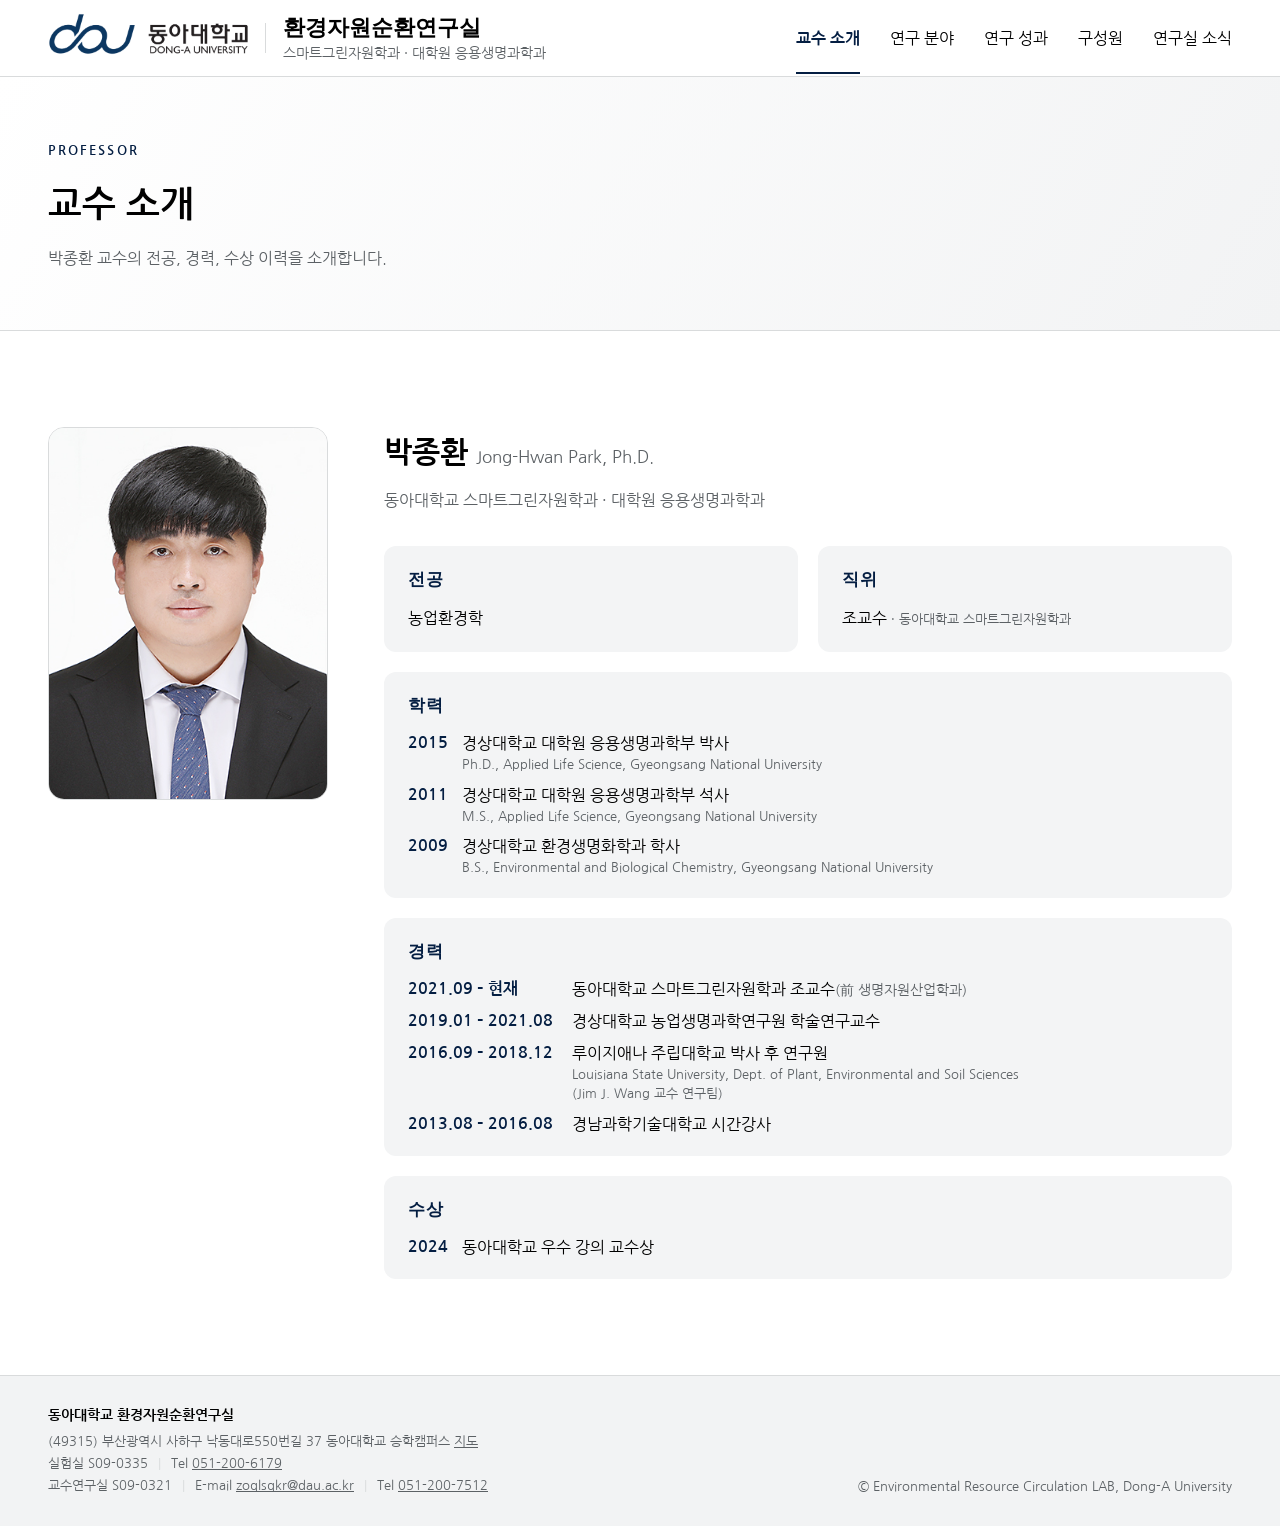
==== commit 0f3927d0: "Add Pages CMS editing, home news/recruit sections, compact footer - Move notices, photos, papers, pr" ====
--- a/about.html
+++ b/about.html
@@ -17,7 +17,7 @@
       <li><a href="research.html">연구 분야</a></li>
       <li><a href="achievements.html">연구 성과</a></li>
       <li><a href="members.html">구성원</a></li>
-      <li><a href="news.html">실험실 소식</a></li>
+      <li><a href="news.html">연구실 소식</a></li>
     </ul></nav>
   </div>
 </header>
@@ -56,7 +56,11 @@
               <li><b>2013.08 – 2016.08</b><span>경남과학기술대학교 시간강사</span></li>
             </ul>
           </div>
-          <div class="item full"><div class="label">수상</div>2024 동아대학교 우수 강의 교수상</div>
+          <div class="item full"><div class="label">수상</div>
+            <ul class="edu">
+              <li><b>2024</b><span>동아대학교 우수 강의 교수상</span></li>
+            </ul>
+          </div>
         </div>
       </div>
     </div>
@@ -64,23 +68,18 @@
 </section>
 </main>
 
-<section class="findus">
+<footer>
   <div class="wrap">
-    <div class="sec-head"><h2>찾아오시는 길</h2><span class="en">Contact &amp; Location</span></div>
-    <div class="findus-grid">
-      <div class="item wide"><div class="label">학교 주소</div><div class="val">(49315) 부산광역시 사하구 낙동대로550번길 37 동아대학교 승학캠퍼스 <a class="maplink" href="https://map.kakao.com/?q=%EB%8F%99%EC%95%84%EB%8C%80%ED%95%99%EA%B5%90%20%EC%8A%B9%ED%95%99%EC%BA%A0%ED%8D%BC%EC%8A%A4" target="_blank" rel="noopener">지도 보기 →</a></div></div>
-      <div class="item"><div class="label">실험실</div><div class="val"><span class="todo">건물·호실 입력</span></div></div>
-      <div class="item"><div class="label">교수연구실</div><div class="val"><span class="todo">건물·호실 입력</span></div></div>
-      <div class="item"><div class="label">메일</div><div class="val"><a href="mailto:zoqlsqkr@dau.ac.kr">zoqlsqkr@dau.ac.kr</a></div></div>
-      <div class="item"><div class="label">전화번호</div><div class="val"><a href="tel:0512007512">051-200-7512</a></div></div>
-      <div class="item"><div class="label">실험실 전화번호</div><div class="val"><span class="todo">번호 입력</span></div></div>
+    <div class="foot-info">
+      <b>동아대학교 환경자원순환연구실</b>
+      <p>(49315) 부산광역시 사하구 낙동대로550번길 37 동아대학교 승학캠퍼스 <a href="https://map.kakao.com/?q=%EB%8F%99%EC%95%84%EB%8C%80%ED%95%99%EA%B5%90%20%EC%8A%B9%ED%95%99%EC%BA%A0%ED%8D%BC%EC%8A%A4" target="_blank" rel="noopener">지도</a></p>
+      <p><span>실험실 S09-0335</span><span>Tel <a href="tel:0512006179">051-200-6179</a></span></p>
+      <p><span>교수연구실 S09-0321</span><span>E-mail <a href="mailto:zoqlsqkr@dau.ac.kr">zoqlsqkr@dau.ac.kr</a></span><span>Tel <a href="tel:0512007512">051-200-7512</a></span></p>
     </div>
+    <div class="foot-copy">© Environmental Resource Circulation LAB, Dong-A University</div>
   </div>
-</section>
+</footer>
 
-<footer>
-  <div class="wrap"><span>© 환경자원순환연구실 · Dong-A University</span><span>Environmental Resource Circulation LAB</span></div>
-</footer>
 
 </body>
 </html>
--- a/styles.css
+++ b/styles.css
@@ -56,6 +56,34 @@
 .ovcard h3{margin:10px 0 8px;font-size:19px}
 .ovcard p{margin:0;font-size:14.5px;color:var(--muted)}
 .ovcard .more{display:inline-block;margin-top:14px;font-size:13.5px;color:var(--accent);font-weight:500}
+
+/* Home: news + recruit */
+.sec-head .sec-more{margin-left:auto;font-size:14px;text-decoration:none}
+.hn-cards{display:grid;grid-template-columns:repeat(4,1fr);gap:24px}
+.hn-card{display:flex;flex-direction:column;background:#fff;border:1px solid var(--line);border-radius:16px;overflow:hidden;text-decoration:none;color:var(--ink);transition:box-shadow .2s,transform .2s}
+.hn-card:hover{box-shadow:0 14px 34px rgba(0,0,0,.08);transform:translateY(-2px)}
+.hn-img{display:block;aspect-ratio:1/1;overflow:hidden;background:var(--accent-soft)}
+.hn-img img{width:100%;height:100%;object-fit:cover;transition:transform .3s}
+.hn-card:hover .hn-img img{transform:scale(1.04)}
+.hn-body{display:flex;flex-direction:column;gap:4px;padding:18px 20px 22px}
+.hn-date{font-size:13px;color:var(--accent);font-weight:700}
+.hn-body b{font-size:16.5px;line-height:1.45}
+.hn-cap{font-size:14px;color:var(--muted);display:-webkit-box;-webkit-line-clamp:2;-webkit-box-orient:vertical;overflow:hidden}
+.hn-empty{grid-column:1/-1;margin:0;padding:48px 0;text-align:center;color:var(--muted);background:#fff;border:1px dashed var(--line);border-radius:16px}
+.recruit-lead{margin:-24px 0 32px;color:var(--muted);font-size:16.5px}
+.recruit-grid{display:grid;grid-template-columns:1fr 1fr 1fr;gap:24px}
+.recruit-card{background:var(--surface);border:1px solid var(--line);border-radius:16px;padding:28px 30px}
+.recruit-card .en{color:var(--accent);font-size:13px;letter-spacing:.1em;text-transform:uppercase;font-weight:700}
+.recruit-card h3{margin:8px 0 14px;font-size:20px}
+.recruit-card ul{margin:0;padding-left:18px;font-size:15px;color:var(--muted)}
+.recruit-card li{margin-bottom:6px}
+.recruit-card.contact{background:var(--accent);border-color:var(--accent);color:#fff}
+.recruit-card.contact .en{color:#a9b8cf}
+.recruit-card.contact p{margin:0 0 10px;font-size:15px;color:#dfe5ee}
+.recruit-card .rc-line{display:flex;gap:12px}
+.recruit-card .rc-line span{flex:0 0 72px;color:#a9b8cf;font-size:13.5px}
+.recruit-card.contact a:not(.btn){color:#fff;text-decoration:none}
+.recruit-card.contact .btn{margin-top:10px;background:#fff;color:var(--accent);border:0}
 
 /* Sections */
 section{padding:96px 0}
@@ -221,15 +249,12 @@
 .lb-nav{font-size:56px;padding:0 12px;opacity:.75}
 .lb-nav:hover,.lb-close:hover{opacity:1}
 
-/* Find us (shown at the bottom of every page) */
-section.findus{background:var(--bg-alt);border-top:1px solid var(--line);padding:72px 0}
-.findus-grid{display:grid;grid-template-columns:repeat(3,1fr);gap:20px}
-.findus-grid .item{background:#fff;border:1px solid var(--line);border-radius:16px;padding:24px 28px}
-.findus-grid .item.wide{grid-column:1/-1}
-.findus-grid .label{font-size:13px;color:var(--accent);font-weight:700;letter-spacing:.06em;margin-bottom:6px}
-.findus-grid .val{font-size:17px;font-weight:500}
-.findus-grid .val a{text-decoration:none}
-.findus-grid .maplink{margin-left:12px;font-size:14px}
-
-footer{background:#f2f3f4;border-top:1px solid var(--line);padding:36px 0;color:var(--muted);font-size:14px}
-footer .wrap{display:flex;justify-content:space-between}
+footer{background:#f2f3f4;border-top:1px solid var(--line);padding:28px 0;color:var(--muted);font-size:13px;line-height:1.7}
+footer .wrap{display:flex;justify-content:space-between;align-items:flex-end;gap:24px}
+.foot-info b{display:block;color:var(--ink);font-size:14px;margin-bottom:4px}
+.foot-info p{margin:0}
+.foot-info p>span+span::before{content:"|";margin:0 10px;color:var(--line)}
+.foot-info a{color:var(--muted)}
+.foot-info a:hover{color:var(--accent)}
+.foot-info .todo{font-size:11.5px}
+.foot-copy{white-space:nowrap;font-size:12.5px}
